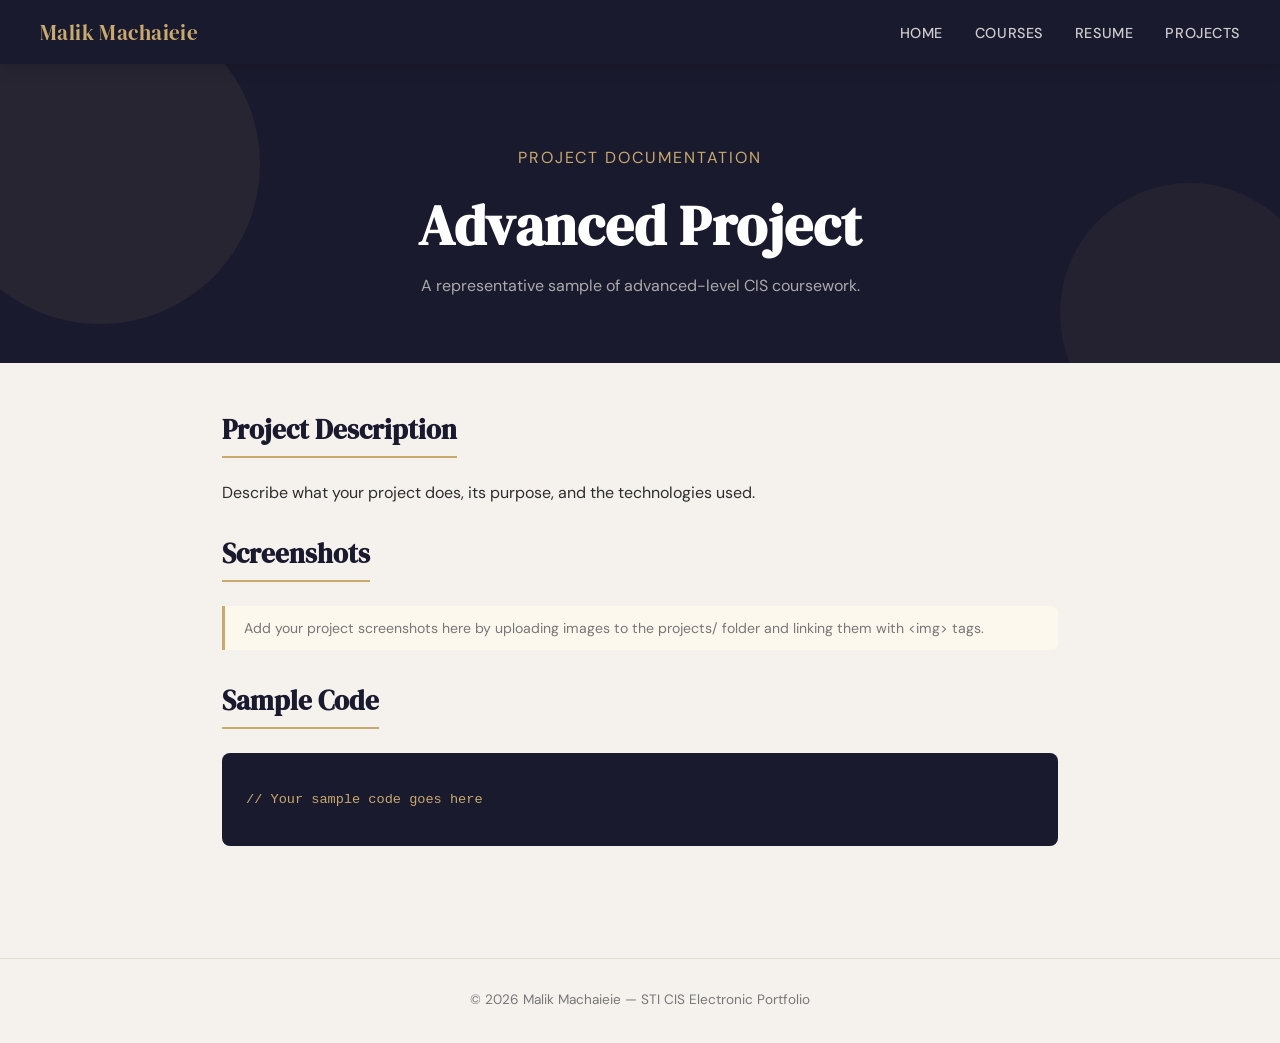
==== projects/advanced-project.html @ d17290ea "Add files via upload" ====
<!DOCTYPE html>
<html lang="en">
<head>
  <meta charset="UTF-8" />
  <meta name="viewport" content="width=device-width, initial-scale=1.0"/>
  <title>Advanced Project – Malik Machaieie</title>
  <link rel="stylesheet" href="../style.css" />
</head>
<body>

  <nav>
    <a class="logo" href="../index.html">Malik Machaieie</a>
    <ul>
      <li><a href="../index.html">Home</a></li>
      <li><a href="../CIS_Syllabi.html">Courses</a></li>
      <li><a href="../pdfs/MalikMachaieieResume.pdf" target="_blank">Resume</a></li>
      <li><a href="../index.html#projects">Projects</a></li>
    </ul>
  </nav>

  <header>
    <p class="subtitle">Project Documentation</p>
    <h1>Advanced Project</h1>
    <p>A representative sample of advanced-level CIS coursework.</p>
  </header>

  <main>
    <h2 class="section-title">Project Description</h2>
    <p class="mb-4">
      <!-- ADD YOUR PROJECT DESCRIPTION HERE -->
      Describe what your project does, its purpose, and the technologies used.
    </p>

    <h2 class="section-title">Screenshots</h2>
    <div class="mb-4">
      <!-- ADD YOUR SCREENSHOTS HERE -->
      <!-- Example: <img src="screenshot1.png" alt="Screenshot" style="max-width:100%; border-radius:8px; margin-bottom:1rem;" /> -->
      <div class="note">Add your project screenshots here by uploading images to the projects/ folder and linking them with &lt;img&gt; tags.</div>
    </div>

    <h2 class="section-title">Sample Code</h2>
    <div class="mb-4">
      <!-- ADD YOUR CODE SAMPLES HERE -->
      <pre style="background:#1a1a2e; color:#c8a96e; padding:1.5rem; border-radius:8px; overflow-x:auto; font-size:0.85rem;">
<!-- Paste your sample code here -->
// Your sample code goes here
      </pre>
    </div>

  </main>

  <footer>
    &copy; 2026 Malik Machaieie &mdash; STI CIS Electronic Portfolio
  </footer>

</body>
</html>
---- style.css ----
@import url('https://fonts.googleapis.com/css2?family=DM+Serif+Display&family=DM+Sans:wght@300;400;500;600&display=swap');

:root {
  --bg: #f5f2ee;
  --surface: #ffffff;
  --primary: #1a1a2e;
  --accent: #c8a96e;
  --accent-dark: #a8893e;
  --text: #2d2d2d;
  --text-muted: #777;
  --border: #e0dbd3;
  --nav-height: 64px;
}

* {
  margin: 0;
  padding: 0;
  box-sizing: border-box;
}

body {
  font-family: 'DM Sans', sans-serif;
  background-color: var(--bg);
  color: var(--text);
  min-height: 100vh;
}

/* NAV */
nav {
  position: sticky;
  top: 0;
  z-index: 100;
  background: var(--primary);
  height: var(--nav-height);
  display: flex;
  align-items: center;
  justify-content: space-between;
  padding: 0 2.5rem;
  box-shadow: 0 2px 16px rgba(0,0,0,0.18);
}

nav .logo {
  font-family: 'DM Serif Display', serif;
  color: var(--accent);
  font-size: 1.3rem;
  letter-spacing: 0.02em;
  text-decoration: none;
}

nav ul {
  list-style: none;
  display: flex;
  gap: 2rem;
}

nav ul li a {
  color: #ccc;
  text-decoration: none;
  font-size: 0.9rem;
  font-weight: 500;
  letter-spacing: 0.04em;
  text-transform: uppercase;
  transition: color 0.2s;
  padding-bottom: 4px;
  border-bottom: 2px solid transparent;
}

nav ul li a:hover,
nav ul li a.active {
  color: var(--accent);
  border-bottom-color: var(--accent);
}

/* HEADER */
header {
  background: var(--primary);
  color: white;
  padding: 5rem 2.5rem 4rem;
  text-align: center;
  position: relative;
  overflow: hidden;
}

header::before {
  content: '';
  position: absolute;
  top: -60px; left: -60px;
  width: 320px; height: 320px;
  border-radius: 50%;
  background: rgba(200, 169, 110, 0.08);
  pointer-events: none;
}

header::after {
  content: '';
  position: absolute;
  bottom: -80px; right: -40px;
  width: 260px; height: 260px;
  border-radius: 50%;
  background: rgba(200, 169, 110, 0.06);
  pointer-events: none;
}

header h1 {
  font-family: 'DM Serif Display', serif;
  font-size: clamp(2.2rem, 5vw, 3.5rem);
  letter-spacing: 0.01em;
  color: #fff;
  margin-bottom: 0.5rem;
}

header .subtitle {
  color: var(--accent);
  font-size: 1rem;
  font-weight: 400;
  letter-spacing: 0.12em;
  text-transform: uppercase;
  margin-bottom: 1rem;
}

header p {
  color: #aaa;
  font-size: 1rem;
  max-width: 480px;
  margin: 0 auto;
  line-height: 1.7;
}

/* MAIN CONTENT */
main {
  max-width: 900px;
  margin: 0 auto;
  padding: 3rem 2rem 5rem;
}

/* SECTION TITLES */
.section-title {
  font-family: 'DM Serif Display', serif;
  font-size: 1.7rem;
  color: var(--primary);
  margin-bottom: 1.5rem;
  padding-bottom: 0.5rem;
  border-bottom: 2px solid var(--accent);
  display: inline-block;
}

/* CARDS */
.card-grid {
  display: grid;
  grid-template-columns: repeat(auto-fit, minmax(260px, 1fr));
  gap: 1.5rem;
  margin-bottom: 3rem;
}

.card {
  background: var(--surface);
  border: 1px solid var(--border);
  border-radius: 10px;
  padding: 1.6rem;
  transition: box-shadow 0.2s, transform 0.2s;
  text-decoration: none;
  color: var(--text);
  display: block;
}

.card:hover {
  box-shadow: 0 6px 24px rgba(26,26,46,0.10);
  transform: translateY(-3px);
}

.card .card-icon {
  font-size: 1.8rem;
  margin-bottom: 0.8rem;
}

.card h3 {
  font-family: 'DM Serif Display', serif;
  font-size: 1.15rem;
  margin-bottom: 0.4rem;
  color: var(--primary);
}

.card p {
  font-size: 0.88rem;
  color: var(--text-muted);
  line-height: 1.6;
}

/* TABLE (Syllabi) */
.syllabus-table {
  width: 100%;
  border-collapse: collapse;
  background: var(--surface);
  border-radius: 10px;
  overflow: hidden;
  box-shadow: 0 2px 12px rgba(0,0,0,0.06);
  margin-bottom: 3rem;
}

.syllabus-table th {
  background: var(--primary);
  color: var(--accent);
  font-family: 'DM Serif Display', serif;
  font-size: 1rem;
  padding: 1rem 1.4rem;
  text-align: left;
  font-weight: normal;
}

.syllabus-table td {
  padding: 0.9rem 1.4rem;
  border-bottom: 1px solid var(--border);
  font-size: 0.92rem;
}

.syllabus-table tr:last-child td {
  border-bottom: none;
}

.syllabus-table tr:hover td {
  background: #faf8f5;
}

.syllabus-table a {
  color: var(--accent-dark);
  font-weight: 600;
  text-decoration: none;
}

.syllabus-table a:hover {
  text-decoration: underline;
}

.badge {
  display: inline-block;
  background: var(--accent);
  color: white;
  font-size: 0.7rem;
  font-weight: 600;
  letter-spacing: 0.06em;
  text-transform: uppercase;
  padding: 2px 8px;
  border-radius: 20px;
  margin-left: 6px;
}

/* BUTTON */
.btn {
  display: inline-block;
  background: var(--primary);
  color: white;
  padding: 0.7rem 1.5rem;
  border-radius: 6px;
  text-decoration: none;
  font-size: 0.9rem;
  font-weight: 500;
  transition: background 0.2s;
  margin-top: 0.5rem;
}

.btn:hover {
  background: var(--accent-dark);
}

.btn-outline {
  background: transparent;
  border: 2px solid var(--primary);
  color: var(--primary);
}

.btn-outline:hover {
  background: var(--primary);
  color: white;
}

/* FOOTER */
footer {
  text-align: center;
  padding: 2rem;
  color: var(--text-muted);
  font-size: 0.85rem;
  border-top: 1px solid var(--border);
}

/* UTILITY */
.mb-4 { margin-bottom: 2rem; }
.mt-2 { margin-top: 1rem; }
.note {
  background: #fdf8ee;
  border-left: 3px solid var(--accent);
  padding: 0.8rem 1.2rem;
  font-size: 0.88rem;
  color: var(--text-muted);
  border-radius: 0 6px 6px 0;
  margin-bottom: 1.5rem;
}
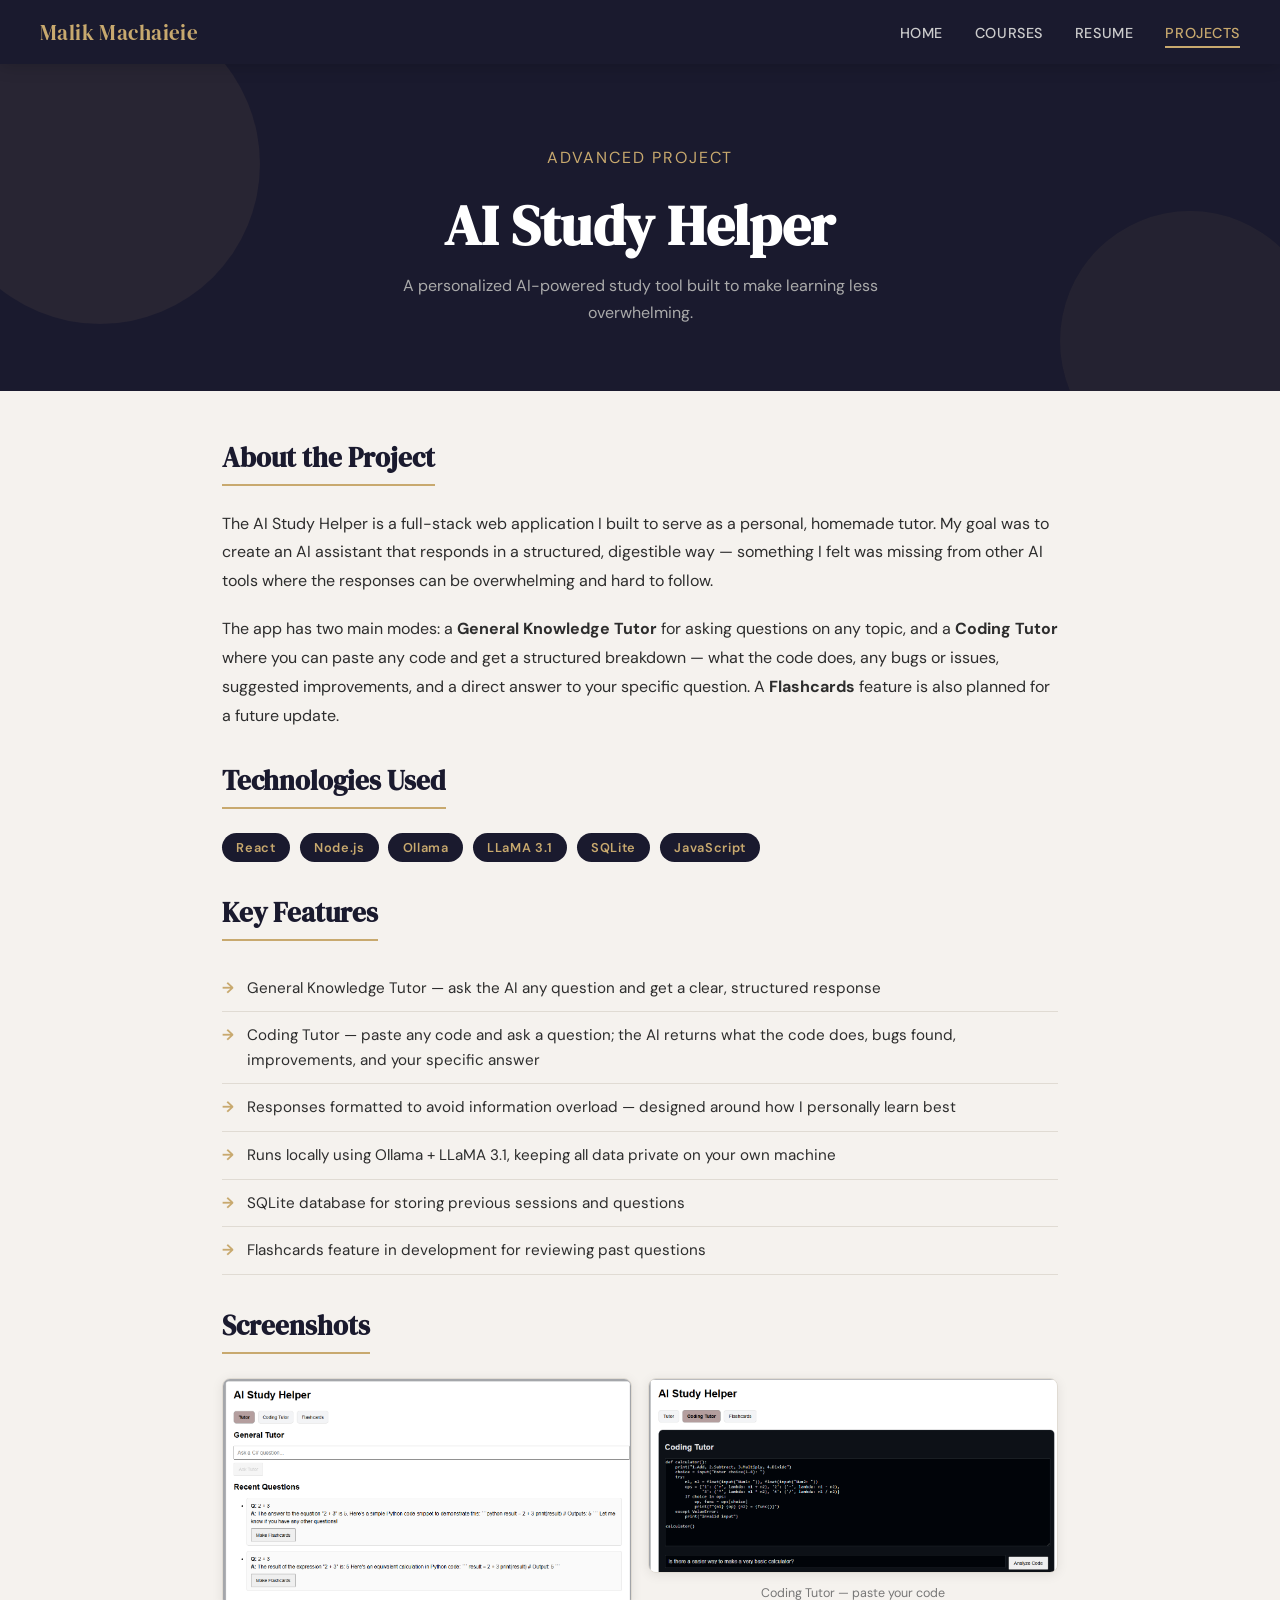
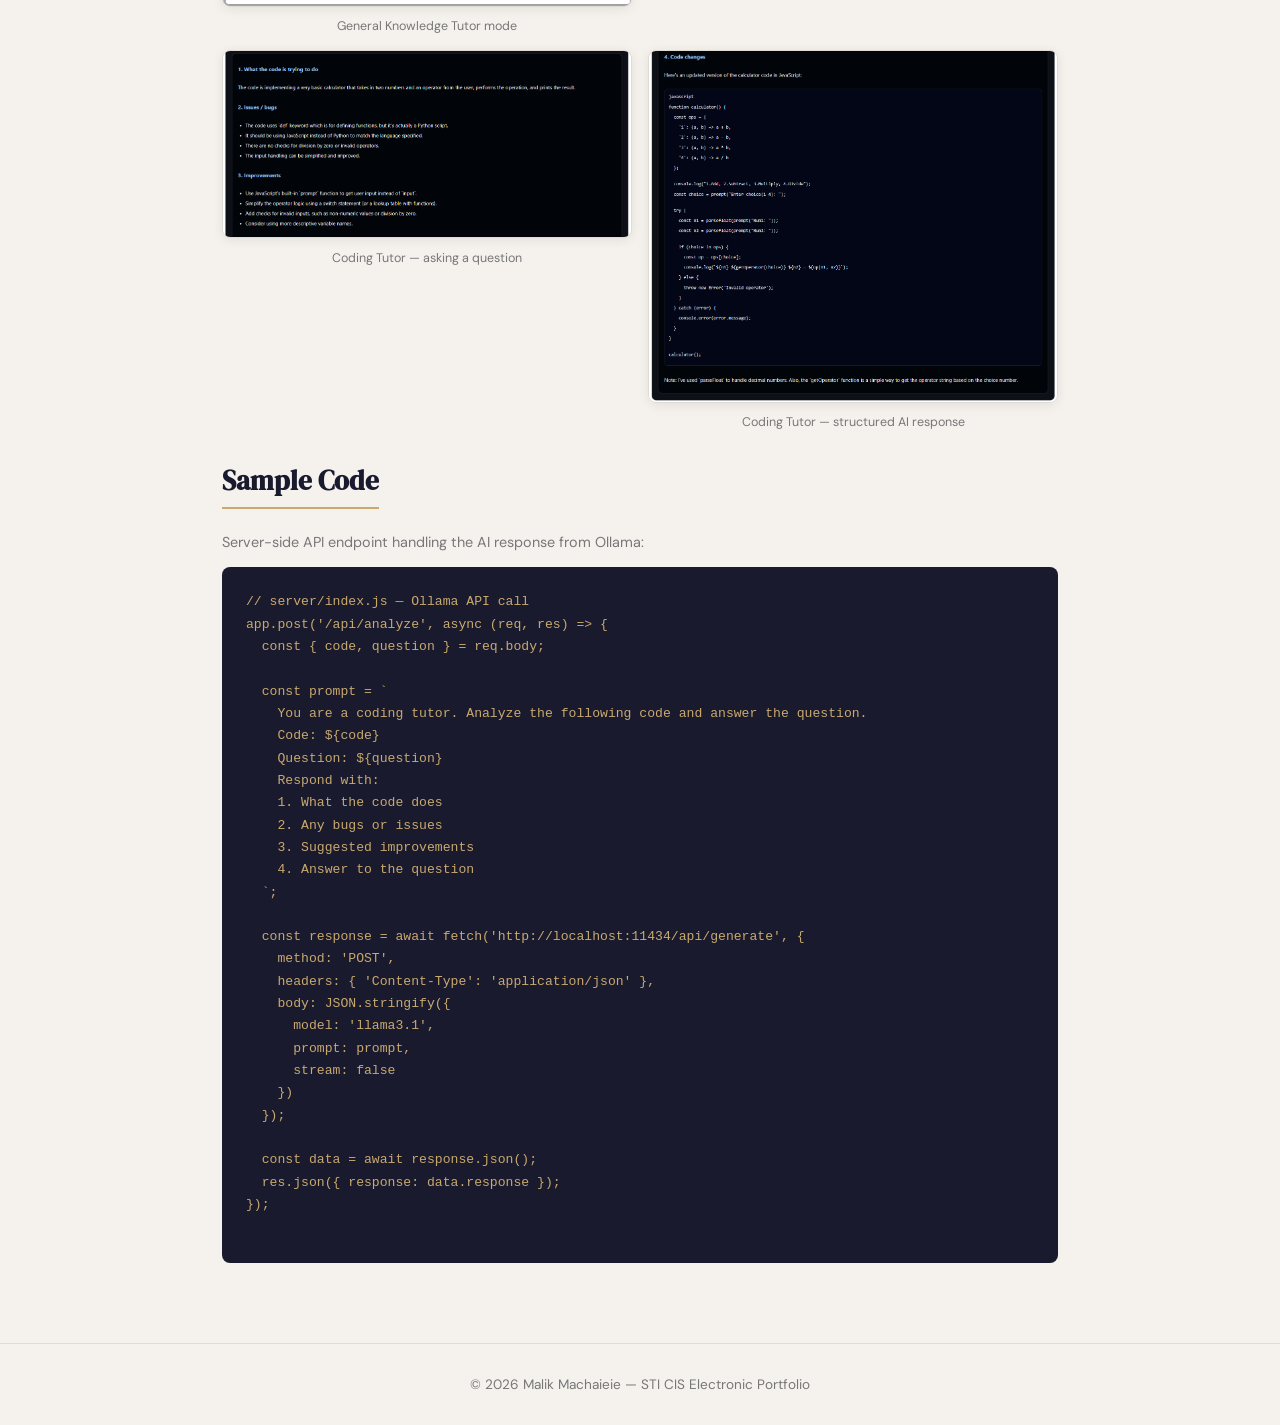
==== commit d939fb9b: "Add project pages and screenshots" ====
--- a/projects/advanced-project.html
+++ b/projects/advanced-project.html
@@ -1,57 +1,189 @@
 <!DOCTYPE html>
 <html lang="en">
 <head>
-  <meta charset="UTF-8" />
-  <meta name="viewport" content="width=device-width, initial-scale=1.0"/>
-  <title>Advanced Project – Malik Machaieie</title>
-  <link rel="stylesheet" href="../style.css" />
+    <meta charset="UTF-8" />
+    <meta name="viewport" content="width=device-width, initial-scale=1.0" />
+    <title>AI Study Helper – Malik Machaieie</title>
+    <link rel="stylesheet" href="../style.css" />
+    <style>
+        .tech-stack {
+            display: flex;
+            flex-wrap: wrap;
+            gap: 0.6rem;
+            margin-bottom: 2rem;
+        }
+
+        .tech-badge {
+            background: var(--primary);
+            color: var(--accent);
+            font-size: 0.8rem;
+            font-weight: 600;
+            letter-spacing: 0.05em;
+            padding: 0.35rem 0.9rem;
+            border-radius: 20px;
+        }
+
+        .feature-list {
+            list-style: none;
+            padding: 0;
+            margin-bottom: 2rem;
+        }
+
+            .feature-list li {
+                padding: 0.7rem 0;
+                border-bottom: 1px solid var(--border);
+                font-size: 0.95rem;
+                line-height: 1.6;
+                display: flex;
+                gap: 0.8rem;
+            }
+
+                .feature-list li::before {
+                    content: '→';
+                    color: var(--accent);
+                    font-weight: bold;
+                    flex-shrink: 0;
+                }
+
+        .screenshot-grid {
+            display: grid;
+            grid-template-columns: 1fr 1fr;
+            gap: 1rem;
+            margin-bottom: 2rem;
+        }
+
+            .screenshot-grid img {
+                width: 100%;
+                border-radius: 8px;
+                border: 1px solid var(--border);
+                box-shadow: 0 2px 12px rgba(0,0,0,0.08);
+            }
+
+        .screenshot-caption {
+            text-align: center;
+            font-size: 0.78rem;
+            color: var(--text-muted);
+            margin-top: 0.4rem;
+        }
+
+        @media (max-width: 600px) {
+            .screenshot-grid {
+                grid-template-columns: 1fr;
+            }
+        }
+    </style>
 </head>
 <body>
 
-  <nav>
-    <a class="logo" href="../index.html">Malik Machaieie</a>
-    <ul>
-      <li><a href="../index.html">Home</a></li>
-      <li><a href="../CIS_Syllabi.html">Courses</a></li>
-      <li><a href="../pdfs/MalikMachaieieResume.pdf" target="_blank">Resume</a></li>
-      <li><a href="../index.html#projects">Projects</a></li>
-    </ul>
-  </nav>
+    <nav>
+        <a class="logo" href="../index.html">Malik Machaieie</a>
+        <ul>
+            <li><a href="../index.html">Home</a></li>
+            <li><a href="../CIS_Syllabi.html">Courses</a></li>
+            <li><a href="../pdfs/MalikMachaieieResume.pdf" target="_blank">Resume</a></li>
+            <li><a href="../index.html#projects" class="active">Projects</a></li>
+        </ul>
+    </nav>
 
-  <header>
-    <p class="subtitle">Project Documentation</p>
-    <h1>Advanced Project</h1>
-    <p>A representative sample of advanced-level CIS coursework.</p>
-  </header>
+    <header>
+        <p class="subtitle">Advanced Project</p>
+        <h1>AI Study Helper</h1>
+        <p>A personalized AI-powered study tool built to make learning less overwhelming.</p>
+    </header>
 
-  <main>
-    <h2 class="section-title">Project Description</h2>
-    <p class="mb-4">
-      <!-- ADD YOUR PROJECT DESCRIPTION HERE -->
-      Describe what your project does, its purpose, and the technologies used.
-    </p>
+    <main>
 
-    <h2 class="section-title">Screenshots</h2>
-    <div class="mb-4">
-      <!-- ADD YOUR SCREENSHOTS HERE -->
-      <!-- Example: <img src="screenshot1.png" alt="Screenshot" style="max-width:100%; border-radius:8px; margin-bottom:1rem;" /> -->
-      <div class="note">Add your project screenshots here by uploading images to the projects/ folder and linking them with &lt;img&gt; tags.</div>
-    </div>
+        <h2 class="section-title">About the Project</h2>
+        <p style="margin-bottom:1.2rem; line-height:1.8;">
+            The AI Study Helper is a full-stack web application I built to serve as a personal, homemade tutor.
+            My goal was to create an AI assistant that responds in a structured, digestible way — something I felt
+            was missing from other AI tools where the responses can be overwhelming and hard to follow.
+        </p>
+        <p style="margin-bottom:2rem; line-height:1.8;">
+            The app has two main modes: a <strong>General Knowledge Tutor</strong> for asking questions on any topic,
+            and a <strong>Coding Tutor</strong> where you can paste any code and get a structured breakdown — what the
+            code does, any bugs or issues, suggested improvements, and a direct answer to your specific question.
+            A <strong>Flashcards</strong> feature is also planned for a future update.
+        </p>
 
-    <h2 class="section-title">Sample Code</h2>
-    <div class="mb-4">
-      <!-- ADD YOUR CODE SAMPLES HERE -->
-      <pre style="background:#1a1a2e; color:#c8a96e; padding:1.5rem; border-radius:8px; overflow-x:auto; font-size:0.85rem;">
-<!-- Paste your sample code here -->
-// Your sample code goes here
-      </pre>
-    </div>
+        <h2 class="section-title">Technologies Used</h2>
+        <div class="tech-stack">
+            <span class="tech-badge">React</span>
+            <span class="tech-badge">Node.js</span>
+            <span class="tech-badge">Ollama</span>
+            <span class="tech-badge">LLaMA 3.1</span>
+            <span class="tech-badge">SQLite</span>
+            <span class="tech-badge">JavaScript</span>
+        </div>
 
-  </main>
+        <h2 class="section-title">Key Features</h2>
+        <ul class="feature-list">
+            <li>General Knowledge Tutor — ask the AI any question and get a clear, structured response</li>
+            <li>Coding Tutor — paste any code and ask a question; the AI returns what the code does, bugs found, improvements, and your specific answer</li>
+            <li>Responses formatted to avoid information overload — designed around how I personally learn best</li>
+            <li>Runs locally using Ollama + LLaMA 3.1, keeping all data private on your own machine</li>
+            <li>SQLite database for storing previous sessions and questions</li>
+            <li>Flashcards feature in development for reviewing past questions</li>
+        </ul>
 
-  <footer>
-    &copy; 2026 Malik Machaieie &mdash; STI CIS Electronic Portfolio
-  </footer>
+        <h2 class="section-title">Screenshots</h2>
+        <div class="screenshot-grid">
+            <div>
+                <img src="images/ai-study-helper-1.png" alt="General Knowledge Tutor" />
+                <p class="screenshot-caption">General Knowledge Tutor mode</p>
+            </div>
+            <div>
+                <img src="images/ai-study-helper-2.png" alt="Coding Tutor" />
+                <p class="screenshot-caption">Coding Tutor — paste your code</p>
+            </div>
+            <div>
+                <img src="images/ai-study-helper-3.png" alt="Coding Tutor analyzing" />
+                <p class="screenshot-caption">Coding Tutor — asking a question</p>
+            </div>
+            <div>
+                <img src="images/ai-study-helper-4.png" alt="Coding Tutor response" />
+                <p class="screenshot-caption">Coding Tutor — structured AI response</p>
+            </div>
+        </div>
+
+        <h2 class="section-title">Sample Code</h2>
+        <p style="margin-bottom:1rem; font-size:0.9rem; color:var(--text-muted);">Server-side API endpoint handling the AI response from Ollama:</p>
+        <pre style="background:#1a1a2e; color:#c8a96e; padding:1.5rem; border-radius:8px; overflow-x:auto; font-size:0.82rem; line-height:1.7;">
+// server/index.js — Ollama API call
+app.post('/api/analyze', async (req, res) => {
+  const { code, question } = req.body;
+
+  const prompt = `
+    You are a coding tutor. Analyze the following code and answer the question.
+    Code: ${code}
+    Question: ${question}
+    Respond with:
+    1. What the code does
+    2. Any bugs or issues
+    3. Suggested improvements
+    4. Answer to the question
+  `;
+
+  const response = await fetch('http://localhost:11434/api/generate', {
+    method: 'POST',
+    headers: { 'Content-Type': 'application/json' },
+    body: JSON.stringify({
+      model: 'llama3.1',
+      prompt: prompt,
+      stream: false
+    })
+  });
+
+  const data = await response.json();
+  res.json({ response: data.response });
+});
+    </pre>
+
+    </main>
+
+    <footer>
+        &copy; 2026 Malik Machaieie &mdash; STI CIS Electronic Portfolio
+    </footer>
 
 </body>
-</html>
+</html>
